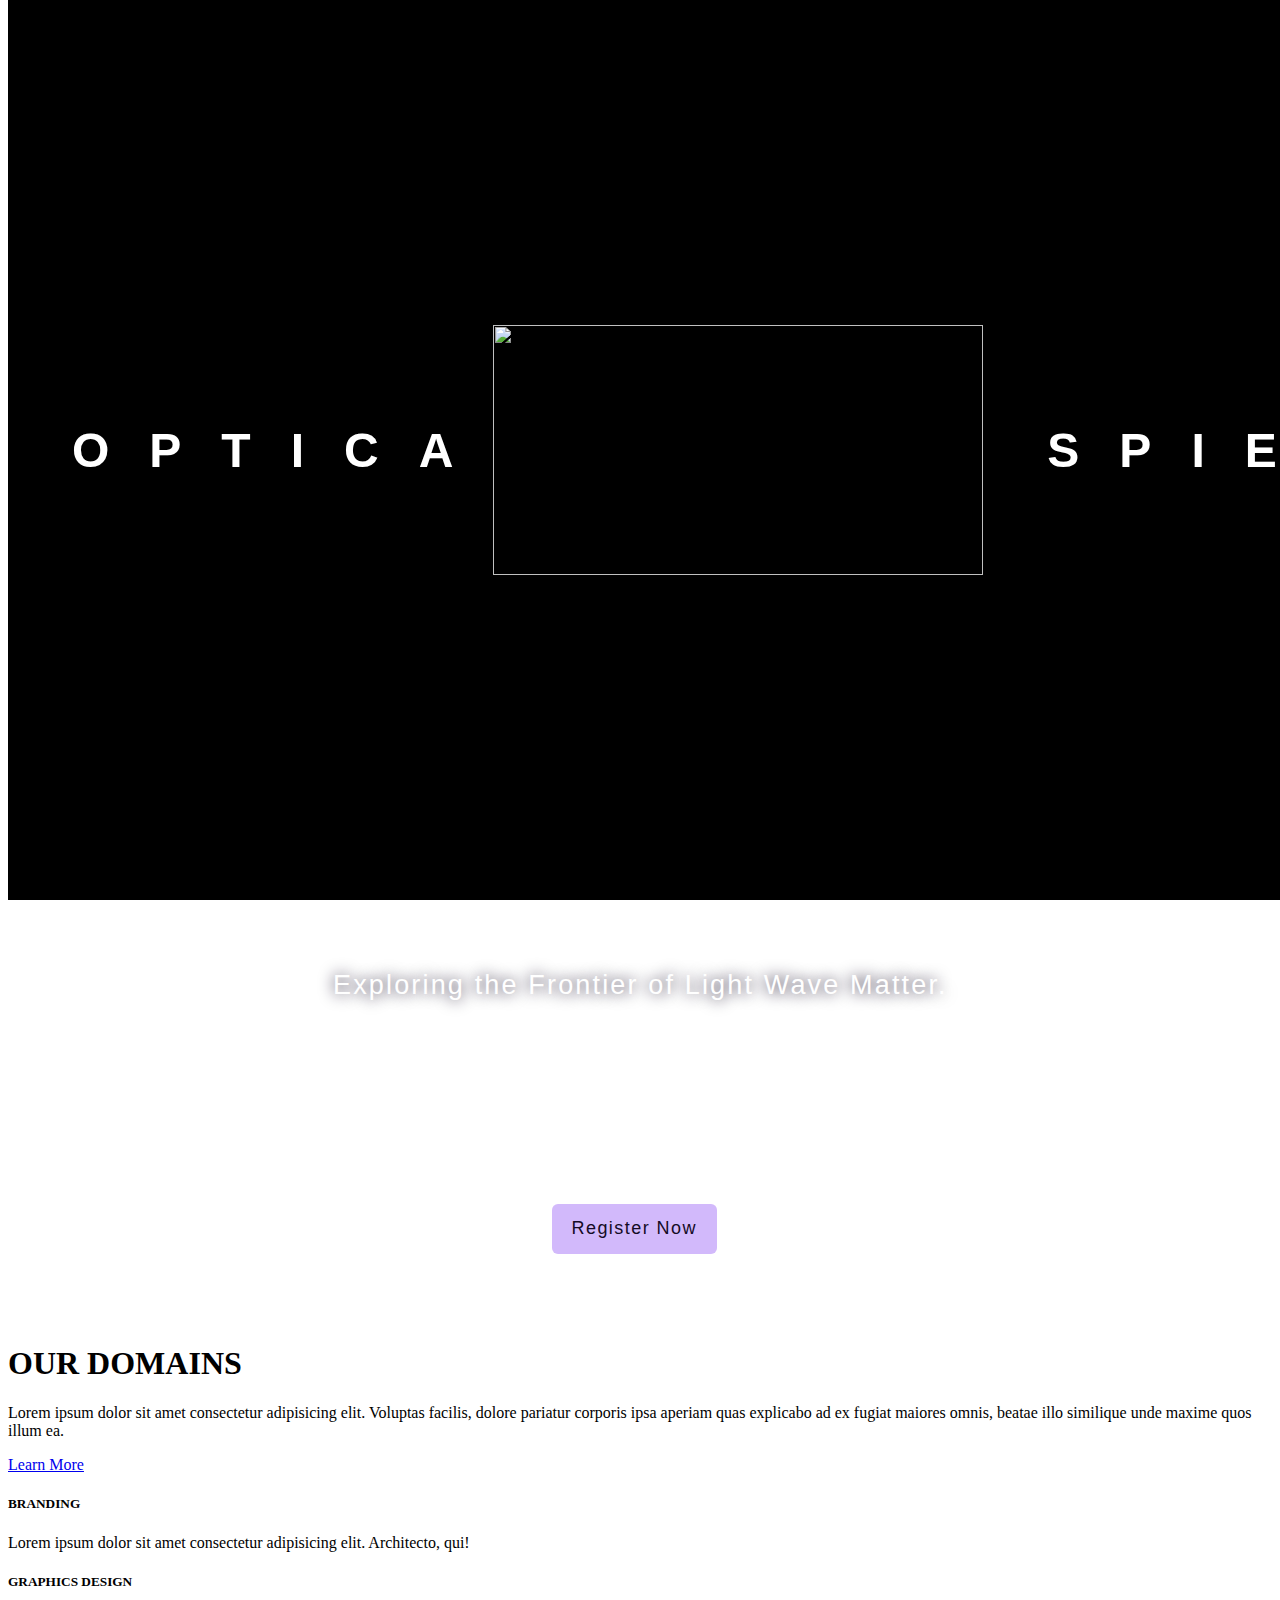
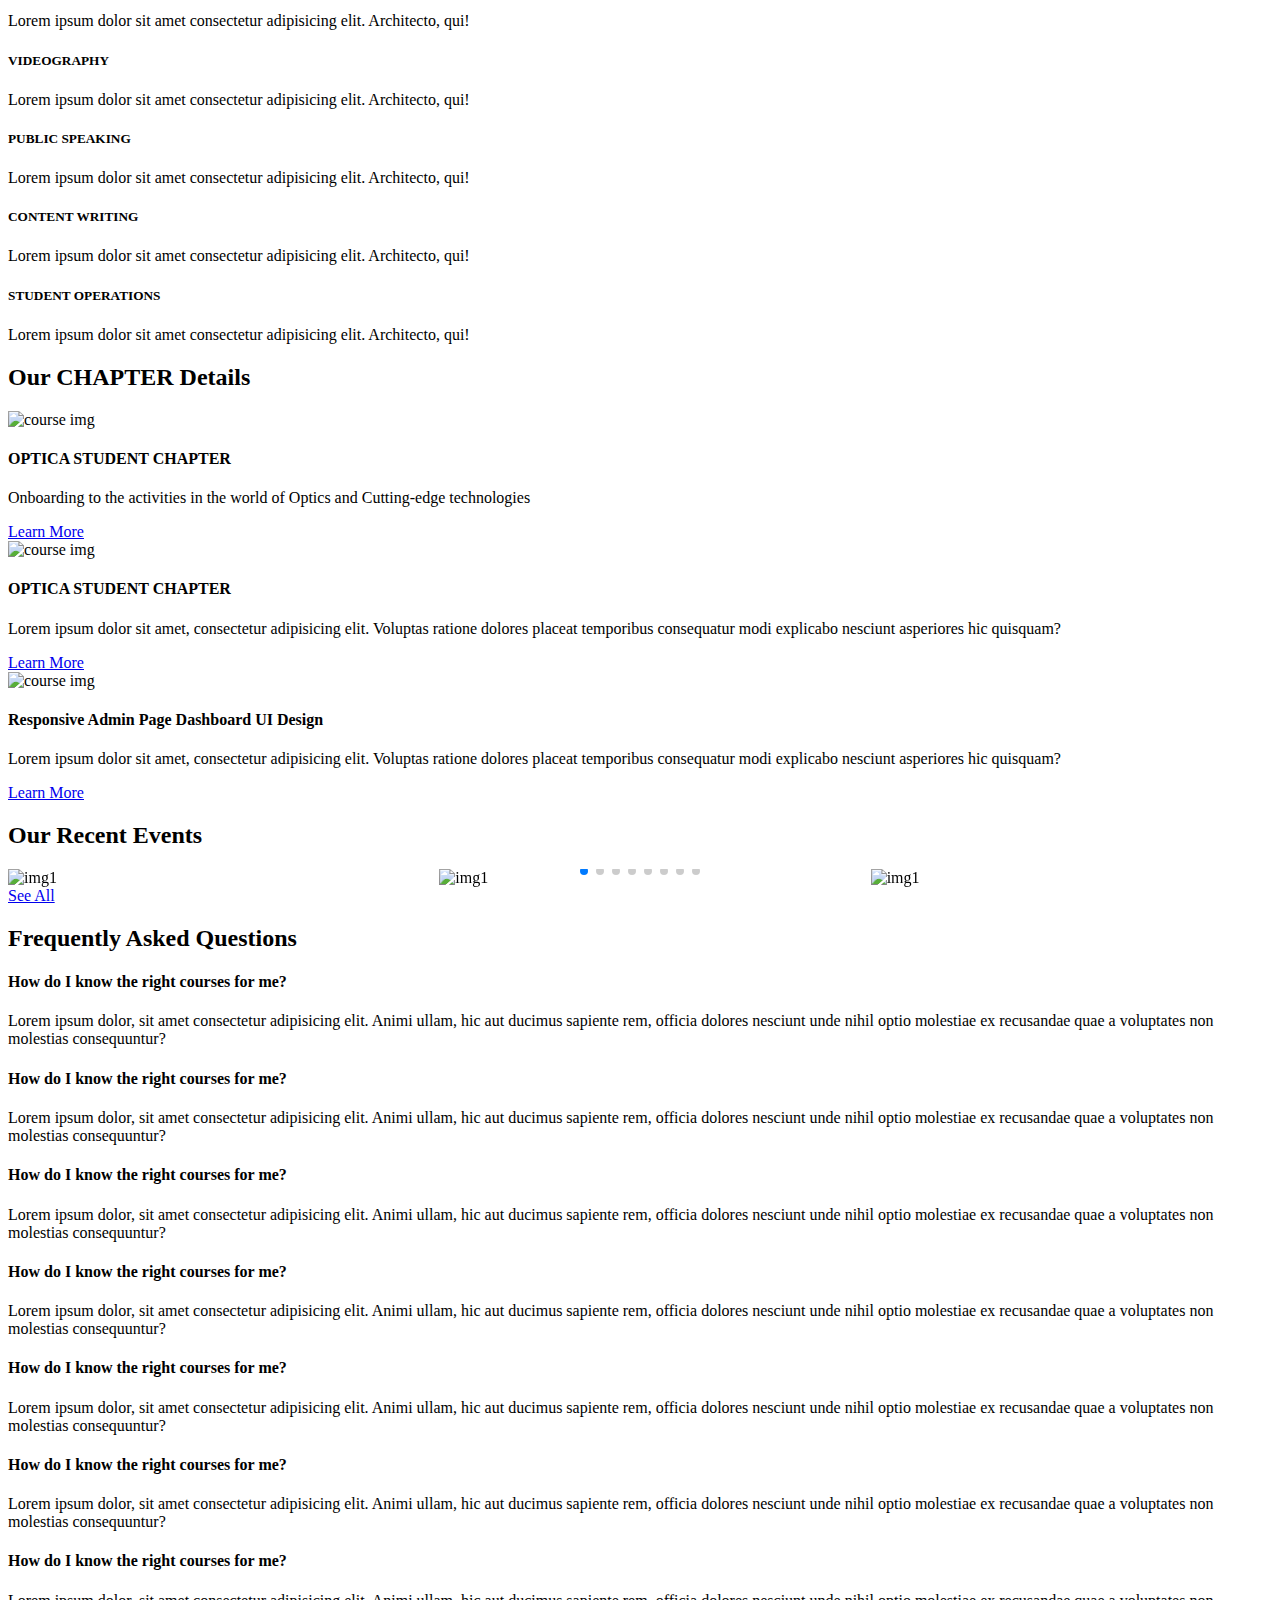
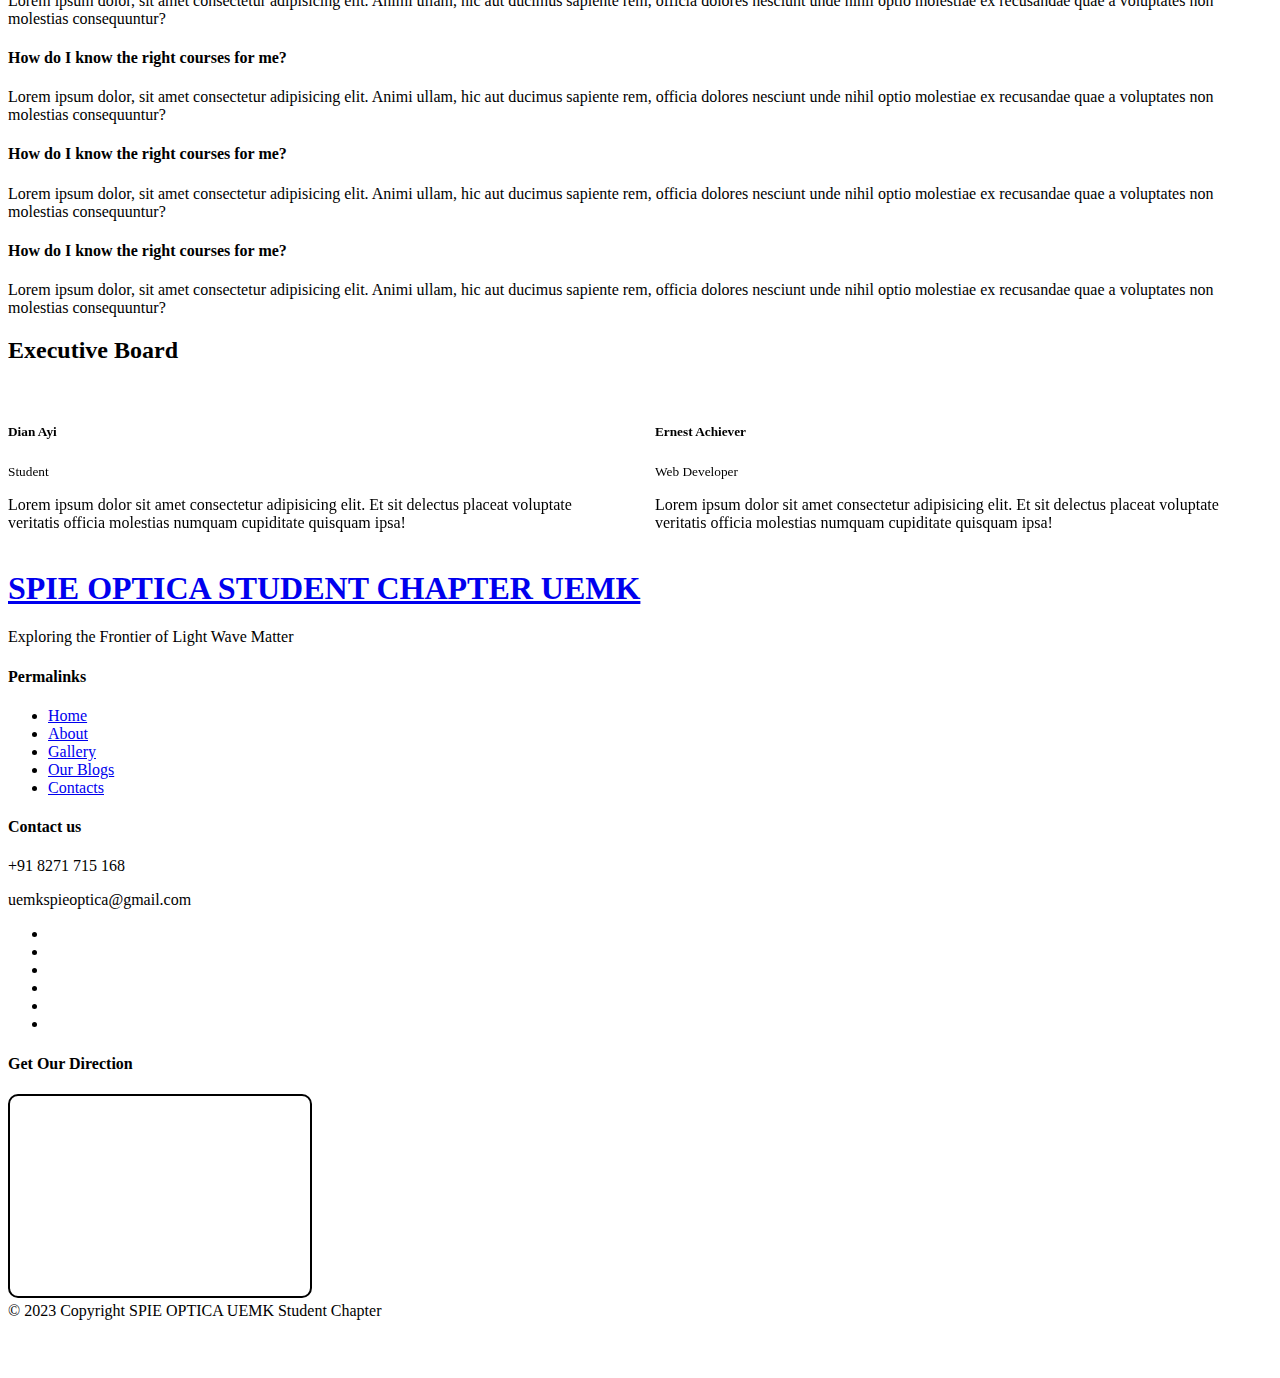
==== index.html @ b1f17efa "all html files" ====
<!DOCTYPE html>
<html lang="en">

<head>
    <meta charset="UTF-8">
    <meta http-equiv="X-UA-Compatible" content="IE=edge">
    <meta name="viewport" content="width=device-width, initial-scale=1.0">
    <title>SPIE.UEMK</title>
    <!------Fav Icons CDN-------->
    <link rel="shortcut icon" href="LOGOS/UEM full.png" type="image/svg+xml+png">

    <!-----Main Style Sheet---->
    <link rel="stylesheet" href="css/index.css">
    <link rel="stylesheet" href="css/about.css">
    <!----cdn FOR G-fonts style-->
    <link rel="preconnect" href="https://fonts.googleapis.com">
    <link rel="preconnect" href="https://fonts.gstatic.com" crossorigin>
    <link href="https://fonts.googleapis.com/css2?family=Montserrat:wght@300;400;500;600;700;800&display=swap"
        rel="stylesheet">

    <!----ICONSCOUT CDN----->
    <link rel="stylesheet" href="https://unicons.iconscout.com/release/v4.0.8/css/line.css">
    <!-------- Swiper Js CDN ------->
    <link rel="stylesheet" href="https://cdn.jsdelivr.net/npm/swiper@10/swiper-bundle.min.css" />

    <style>
        body {
            background-image: url("images/bg-texture.png");
            margin-top: -5rem;
        }

        #preloader {
            transition-duration: 0.5s;
            z-index: 99999;
        }

        #preloader {

            background: rgb(0, 0, 0);
            height: 100%;
            width: 100%;
            position: fixed;
            margin-top: 0px;
            top: 0px;
        }

        #loading-center {
            width: 100%;
            height: 100%;
            position: relative;
            align-items: center;
            justify-content: center;
        }

        #loading-center-absolute {
            width: 100%;
            position: absolute;
            left: 50%;
            top: 50%;
            transform: translate(-50%, -50%);
        }

        .mainload {
            width: 100%;
            display: flex;
            align-items: center;
            justify-content: space-around;
        }

        .mainload .loadtext {
            color: white;
            margin: 0;
            padding-left: 5%;
            width: 100%;
            text-align: center;
            font-size: clamp(3rem, 3.5vw, 9rem);
            font-family: Arial;
            font-weight: bold;
            letter-spacing: 40px;
            transition-duration: 0.7s;
            transition-timing-function: cubic-bezier(0.455, 0.03, 0.515, 0.955);
            animation: fadeload 1s 1;
            transform: scale(1);
            filter: blur(0px);
        }

        .mainload img {
            width: 490px;
            height: 250px;
        }

        .preimage {
            opacity: 1;
            filter: blur(1px);
            transition-duration: 0.7s;
            transition-timing-function: cubic-bezier(0.455, 0.03, 0.515, 0.955);
            animation: revealImage 1s 1;
        }

        .yearText {
            position: relative;
            display: flex;
            justify-content: center;
            align-items: center;
            top: 0%;
        }

        .yearHeading {
            display: flex;
            justify-content: center;
            position: relative;
            height: 100%;
            top: -80px;
            font-family: "Century Gothic", sans-serif !important;
            font-style: normal;
            font-weight: 600;
            font-size: 350px;
            line-height: 500px;
            text-align: center;
            letter-spacing: 0.08em;
            color: #d2b9fbc2;
            opacity: 0.35;
            -webkit-text-fill-color: transparent;
            -webkit-text-stroke: 2px;
        }

        .textHeading {
            position: absolute;
            left: 18.13%;
            right: 18.13%;
            top: 25.68%;
            font-family: "Questrial", sans-serif;
            font-style: normal;
            font-weight: 700;
            font-size: 60px;
            line-height: 104px;
            text-align: center;
            letter-spacing: 0.07em;
            color: #ffffff;
            text-shadow: 0px 0px 15px #150b25;
        }

        .subHeading {
            position: absolute;
            left: 25.07%;
            right: 25.01%;
            top: 67.8%;
            font-family: "Questrial", sans-serif;
            font-style: normal;
            font-weight: 400;
            font-size: 27px;
            line-height: 43px;
            text-align: center;
            letter-spacing: 0.08em;
            color: #ffffff;
            text-shadow: 0px 0px 15px #150b25;
        }

        .btns {
            height: 50px;
            display: flex;
            justify-content: center;
            align-items: center;
            position: absolute;
            top: 90%;
            left: 43%;
            background: #d2b9fb;
            padding: 7px 20px;
            border-radius: 6px;
            border: none;
            font-family: "Questrial", sans-serif;
            font-style: normal;
            font-weight: 400;
            font-size: 18px;
            line-height: 29px;
            text-align: center;
            letter-spacing: 0.08em;
            color: #150b25;
        }

        .btns:hover {
            background: transparent;
            border: 2px solid #d2b9fb;
            color: #d2b9fb;
            transition: ease-in-out 0.3s;
        }

        @keyframes fadeload {
            0% {
                opacity: 0;
                transform: scale(5);
                filter: blur(50px);
            }

            100% {
                opacity: 1;
                transform: scale(1);
                filter: blur(0px);
            }
        }

        @keyframes revealImage {
            0% {
                transform: scale(0.2);
                opacity: 0;
            }

            100% {
                transform: scale(1);
                opacity: 1;
            }
        }

        /* Media Query for screens with a maximum width of 600px */
        @media (max-width: 800px) {
            .mainload {
                flex-direction: column;
                justify-content: space-around;
            }

            .mainload .loadtext {
                font-size: clamp(3rem, 2.5vw, 4rem);
                letter-spacing: 20px;
                padding-left: 3.5%;
            }

            .mainload img {
                width: 200px;
                height: 150px;
            }

            .mainload .red {
                padding-left: 4.7%;
                margin-top: 8px;
            }
        }

        /* Media Query for screens with a maximum width of 600px */
        @media (max-width: 600px) {


            /* .yearText and .yearHeading */
            .yearText {
                position: relative;
                display: flex;
                justify-content: center;
                align-items: center;
            }

            .yearHeading {
                display: flex;
                justify-content: center;
                position: relative;
                height: 100%;
                top: -130px;
                font-family: "Questrial", sans-serif;
                font-style: normal;
                font-weight: 600;
                font-size: 120px;
                line-height: 500px;
                text-align: center;
                letter-spacing: 0.08em;
                color: #d2b9fb;
                opacity: 0.35;
                -webkit-text-fill-color: transparent;
                -webkit-text-stroke: 2px;
            }

            /* .textHeading */
            .textHeading {
                position: absolute;
                left: 7%;
                top: 20.68%;
                width: 350px;
                /* Adjust the width to fit the content */
                font-family: "Questrial", sans-serif;
                font-style: normal;
                font-weight: 700;
                font-size: 22px;
                line-height: 30px;
                letter-spacing: 0.07em;
                color: #ffffff;
                text-shadow: 0px 0px 15px #150b25;
            }

            /* .subHeading */
            .subHeading {
                position: absolute;
                top: 40.8%;
                left: 6%;
                width: 350px;
                /* Adjust the width to fit the content */
                font-family: "Questrial", sans-serif;
                font-style: normal;
                font-weight: 400;
                font-size: 20px;
                line-height: 20px;
                text-align: center;
                letter-spacing: 0.08em;
                color: #ffffff;
                text-shadow: 0px 0px 15px #150b25;
            }

            /* .btns */
            .btns {
                top: 56%;
                left: 25%;
                height: 50px;
                background: #d2b9fb;
                padding: 7px 30px;
                border-radius: 6px;
            }

            /* Other adjustments for .mainload */
            .mainload {
                flex-direction: column;
                justify-content: space-around;
            }

            .mainload .loadtext {
                font-size: clamp(1.5rem, 2.5vw, 4rem);
                letter-spacing: 10px;
                padding-left: 4%;
            }

            .mainload img {
                width: 140px;
                height: 110px;
            }

            .mainload .red {
                padding-left: 4.7%;
                margin-top: 14px;
            }
        }
    </style>

</head>

<body class="">

    <!------- Pre-Loader For Webpage ------>
    <div id="preloader" ">
        <div id=" loading-center">
        <div id="loading-center-absolute">
            <div class="mainload">
                <h7 class="loadtext ">OPTICA</h7>
                <img src="LOGOS/UEM full.png" class="preimage" style="opacity: 1; filter: blur(0px);">
                <h7 class="loadtext red">SPIE</h7>
            </div>
        </div>
    </div>
    </div>

    <!-------- Navbar Section ------>
    <nav>
        <div class="container nav_container">
            <a href="index.html">
                <h1 class="logo">SPIE OPTICA <small>UEMK</small></h1>
            </a>
            <ul class="nav_menu">
                <li><a href="index.html" class="active-link">Home</a></li>
                <li><a href="about.html">About</a></li>
                <li><a href="gallery.html">Gallery</a></li>
                <li><a href="blog.html">Our Blogs</a></li>
                <li><a href="contact.html">Contacts</a></li>

            </ul>
            <button id="open-menu"><i class="uil uil-bars"></i></button>
            <button id="close-menu"><i class="uil uil-multiply"></i></button>
            <!-- <button id="light-mode"><i class="uil uil-brightness"></i></button> -->
        </div>
    </nav>
    <!-------- End of Navbar Section ------>





    <!-------- Header Section -------->

    <header>

        <!-- <div class="container header_container">

            <div class="header_left">
                <h1>Welcome On <span class="title">SPIE</span>. Student Chapter</h1>
                <h2> <span class="auto-type"></span></h2>
                <p>Lorem, ipsum dolor sit amet consectetur adipisicing elit. Quis officiis et eveniet odio amet suscipit
                    alias. Quas fugit voluptatibus ducimus.

                </p>
                <a href="#" class="btn btn-primary">Get Started</a>
            </div>
            <div class="header_right">
                <div class="header_right-image">
                    <img src="./images/header.svg">
                </div>
            </div>
        </div> -->

        <section class="hero">
            <div class="yearText">
                <div class="container">
                    <p class="yearHeading ">2023</p>
                    <h2 class="textHeading">UEMK OPTICA Student Chapter</h2>
                    <p class="subHeading">Exploring the Frontier of Light Wave Matter.</p>
                    <div>
                        <a href="#">
                            <button class="btns">Register
                                Now</button></a>
                    </div>

                </div>

                <!-- navbar-end -->

            </div>
        </section>
    </header>

    <!-------- End of Header Section -------->


    <!-------- Category Section ---------->

    <section class="categories">
        <div class="container categories_container">
            <div class="categories_left">
                <h1>OUR DOMAINS</h1>
                <p>Lorem ipsum dolor sit amet consectetur adipisicing elit. Voluptas facilis, dolore pariatur corporis
                    ipsa aperiam quas explicabo ad ex fugiat maiores omnis, beatae illo similique unde maxime quos illum
                    ea.
                </p>
                <a href="#" class="btn">Learn More</a>
            </div>

            <div class="categories_right">
                <article class="category">
                    <span class="category_icon"><i class="uil uil-bitcoin-circle"></i></span>
                    <h5>BRANDING</h5>
                    <p>Lorem ipsum dolor sit amet consectetur adipisicing elit. Architecto, qui!</p>
                </article>

                <article class="category">
                    <span class="category_icon"><i class="uil uil-puzzle-piece"></i></span>
                    <h5>GRAPHICS DESIGN</h5>
                    <p>Lorem ipsum dolor sit amet consectetur adipisicing elit. Architecto, qui!</p>
                </article>

                <article class="category">
                    <span class="category_icon"><i class="uil uil-video"></i></span>
                    <h5>VIDEOGRAPHY</h5>
                    <p>Lorem ipsum dolor sit amet consectetur adipisicing elit. Architecto, qui!</p>
                </article>

                <article class="category">
                    <span class="category_icon"><i class="uil uil-podium"></i></span>
                    <h5>PUBLIC SPEAKING</h5>
                    <p>Lorem ipsum dolor sit amet consectetur adipisicing elit. Architecto, qui!</p>
                </article>

                <article class="category">
                    <span class="category_icon"><i class="uil uil-edit-alt"></i></span>
                    <h5>CONTENT WRITING</h5>
                    <p>Lorem ipsum dolor sit amet consectetur adipisicing elit. Architecto, qui!</p>
                </article>

                <article class="category">
                    <span class="category_icon"><i class="uil uil-graduation-cap"></i></span>
                    <h5>STUDENT OPERATIONS</h5>
                    <p>Lorem ipsum dolor sit amet consectetur adipisicing elit. Architecto, qui!</p>
                </article>
            </div>
        </div>
    </section>

    <!-------- End of Category Section ---------->


    <!-------- Popular  Course Section ---------->

    <section class="courses">
        <h2>Our CHAPTER Details</h2>
        <div class="container courses_container">
            <article class="course">
                <div class="course_image">
                    <img src="images/2.png" alt="course img">
                </div>
                <div class="course_info">
                    <h4>OPTICA STUDENT CHAPTER</h4>
                    <p>Onboarding to the activities in the world of Optics and Cutting-edge technologies</p>
                    <a href="page1.html" class="btn btn-primary">Learn More</a>
                </div>
            </article>

            <article class="course">
                <div class="course_image">
                    <img src="images/3.png" alt="course img">
                </div>
                <div class="course_info">
                    <h4>OPTICA STUDENT CHAPTER</h4>
                    <p>Lorem ipsum dolor sit amet, consectetur adipisicing elit. Voluptas ratione dolores placeat
                        temporibus
                        consequatur modi explicabo nesciunt asperiores hic quisquam?</p>
                    <a href="#" class="btn btn-primary">Learn More</a>
                </div>
            </article>

            <article class="course">
                <div class="course_image">
                    <img src="images/1.png" alt="course img">
                </div>
                <div class="course_info">
                    <h4>Responsive Admin Page Dashboard UI Design</h4>
                    <p>Lorem ipsum dolor sit amet, consectetur adipisicing elit. Voluptas ratione dolores placeat
                        temporibus
                        consequatur modi explicabo nesciunt asperiores hic quisquam?</p>
                    <a href="#" class="btn btn-primary">Learn More</a>
                </div>
            </article>
        </div>
    </section>


    <!-------- End of Popular Course Section ---------->



    <!--------- Swiper Slider Gallery ------->


    <section class="slidere_container">
        <h2>Our Recent Events</h2>
        <div class="container">
            <div class="swiper card_slider">
                <div class="swiper-wrapper">
                    <div class="swiper-slide">
                        <div class="img_box">
                            <img src="images/img-1.jpg" alt="img1">
                        </div>
                    </div>
                    <div class="swiper-slide">
                        <div class="img_box">
                            <img src="images/img-3.jpg" alt="img1">
                        </div>
                    </div>
                    <div class="swiper-slide">
                        <div class="img_box">
                            <img src="images/img-4.jpg" alt="img1">
                        </div>
                    </div>
                    <div class="swiper-slide">
                        <div class="img_box">
                            <img src="images/img-5.jpg" alt="img1">
                        </div>
                    </div>
                    <div class="swiper-slide">
                        <div class="img_box">
                            <img src="images/img-6.jpg" alt="img1">
                        </div>
                    </div>
                    <div class="swiper-slide">
                        <div class="img_box">
                            <img src="images/img-3.jpg" alt="img1">
                        </div>
                    </div>
                    <div class="swiper-slide">
                        <div class="img_box">
                            <img src="images/img-4.jpg" alt="img1">
                        </div>
                    </div>
                    <div class="swiper-slide">
                        <div class="img_box">
                            <img src="images/img-6.jpg" alt="img1">
                        </div>
                    </div>
                </div>
                <!-- <div class="swiper-button-next"></div> -->
                <!-- <div class="swiper-button-prev"></div> -->
                <div class="swiper-pagination"></div>
            </div>
        </div>
        <div class="see_more_button">
            <a href="gallery.html" class="btn btn-primary">See All</a>
        </div>
    </section>


    <!--------- End of  Swiper Slider Gallery ------->


    <!-------- Frequently ask Question  Section ---------->

    <section class="faqs">
        <h2>Frequently Asked Questions</h2>
        <div class="container faqs_container">
            <article class="faq ">
                <div class="faq_icon"><i class="uil uil-plus"></i></div>
                <div class="question_answer">
                    <h4>How do I know the right courses for me?</h4>
                    <p>
                        Lorem ipsum dolor, sit amet consectetur adipisicing elit. Animi ullam, hic aut ducimus sapiente
                        rem, officia dolores nesciunt unde nihil optio molestiae ex recusandae quae a voluptates non
                        molestias consequuntur?
                    </p>
                </div>
            </article>

            <article class="faq">
                <div class="faq_icon"><i class="uil uil-plus"></i></div>
                <div class="question_answer">
                    <h4>How do I know the right courses for me?</h4>
                    <p>
                        Lorem ipsum dolor, sit amet consectetur adipisicing elit. Animi ullam, hic aut ducimus sapiente
                        rem, officia dolores nesciunt unde nihil optio molestiae ex recusandae quae a voluptates non
                        molestias consequuntur?
                    </p>
                </div>
            </article>

            <article class="faq">
                <div class="faq_icon"><i class="uil uil-plus"></i></div>
                <div class="question_answer">
                    <h4>How do I know the right courses for me?</h4>
                    <p>
                        Lorem ipsum dolor, sit amet consectetur adipisicing elit. Animi ullam, hic aut ducimus sapiente
                        rem, officia dolores nesciunt unde nihil optio molestiae ex recusandae quae a voluptates non
                        molestias consequuntur?
                    </p>
                </div>
            </article>

            <article class="faq">
                <div class="faq_icon"><i class="uil uil-plus"></i></div>
                <div class="question_answer">
                    <h4>How do I know the right courses for me?</h4>
                    <p>
                        Lorem ipsum dolor, sit amet consectetur adipisicing elit. Animi ullam, hic aut ducimus sapiente
                        rem, officia dolores nesciunt unde nihil optio molestiae ex recusandae quae a voluptates non
                        molestias consequuntur?
                    </p>
                </div>
            </article>

            <article class="faq">
                <div class="faq_icon"><i class="uil uil-plus"></i></div>
                <div class="question_answer">
                    <h4>How do I know the right courses for me?</h4>
                    <p>
                        Lorem ipsum dolor, sit amet consectetur adipisicing elit. Animi ullam, hic aut ducimus sapiente
                        rem, officia dolores nesciunt unde nihil optio molestiae ex recusandae quae a voluptates non
                        molestias consequuntur?
                    </p>
                </div>
            </article>

            <article class="faq">
                <div class="faq_icon"><i class="uil uil-plus"></i></div>
                <div class="question_answer">
                    <h4>How do I know the right courses for me?</h4>
                    <p>
                        Lorem ipsum dolor, sit amet consectetur adipisicing elit. Animi ullam, hic aut ducimus sapiente
                        rem, officia dolores nesciunt unde nihil optio molestiae ex recusandae quae a voluptates non
                        molestias consequuntur?
                    </p>
                </div>
            </article>

            <article class="faq">
                <div class="faq_icon"><i class="uil uil-plus"></i></div>
                <div class="question_answer">
                    <h4>How do I know the right courses for me?</h4>
                    <p>
                        Lorem ipsum dolor, sit amet consectetur adipisicing elit. Animi ullam, hic aut ducimus sapiente
                        rem, officia dolores nesciunt unde nihil optio molestiae ex recusandae quae a voluptates non
                        molestias consequuntur?
                    </p>
                </div>
            </article>

            <article class="faq">
                <div class="faq_icon"><i class="uil uil-plus"></i></div>
                <div class="question_answer">
                    <h4>How do I know the right courses for me?</h4>
                    <p>
                        Lorem ipsum dolor, sit amet consectetur adipisicing elit. Animi ullam, hic aut ducimus sapiente
                        rem, officia dolores nesciunt unde nihil optio molestiae ex recusandae quae a voluptates non
                        molestias consequuntur?
                    </p>
                </div>
            </article>

            <article class="faq">
                <div class="faq_icon"><i class="uil uil-plus"></i></div>
                <div class="question_answer">
                    <h4>How do I know the right courses for me?</h4>
                    <p>
                        Lorem ipsum dolor, sit amet consectetur adipisicing elit. Animi ullam, hic aut ducimus sapiente
                        rem, officia dolores nesciunt unde nihil optio molestiae ex recusandae quae a voluptates non
                        molestias consequuntur?
                    </p>
                </div>
            </article>

            <article class="faq">
                <div class="faq_icon"><i class="uil uil-plus"></i></div>
                <div class="question_answer">
                    <h4>How do I know the right courses for me?</h4>
                    <p>
                        Lorem ipsum dolor, sit amet consectetur adipisicing elit. Animi ullam, hic aut ducimus sapiente
                        rem, officia dolores nesciunt unde nihil optio molestiae ex recusandae quae a voluptates non
                        molestias consequuntur?
                    </p>
                </div>
            </article>
        </div>
    </section>

    <!-------- End of Frequently ask Question  Section ---------->


    <!-------- Testimonials Section ---------->


    <section class="container testimonials_container mySwiper">
        <h2> Executive Board</h2>
        <div class="swiper-wrapper">
            <article class="testimonial swiper-slide">
                <div class="avatar">
                    <img src="images/tm1.jpg" alt="">
                </div>
                <div class="tetimonial_info">
                    <h5>Dian Ayi</h5>
                    <small>Student</small>
                    <div class="testimonial_body">
                        <p>Lorem ipsum dolor sit amet consectetur adipisicing elit. Et sit delectus placeat voluptate
                            veritatis officia molestias numquam cupiditate quisquam ipsa!</p>
                    </div>
                </div>
            </article>

            <article class="testimonial swiper-slide">
                <div class="avatar">
                    <img src="images/tm2.jpg" alt="">
                </div>
                <div class="tetimonial_info">
                    <h5>Ernest Achiever</h5>
                    <small>Web Developer</small>
                    <div class="testimonial_body">
                        <p>Lorem ipsum dolor sit amet consectetur adipisicing elit. Et sit delectus placeat voluptate
                            veritatis officia molestias numquam cupiditate quisquam ipsa!</p>
                    </div>
                </div>
            </article>

            <article class="testimonial swiper-slide">
                <div class="avatar">
                    <img src="images/tm4.jpg" alt="">
                </div>
                <div class="tetimonial_info">
                    <h5>Edem Quiest</h5>
                    <small>Student</small>
                    <div class="testimonial_body">
                        <p>Lorem ipsum dolor sit amet consectetur adipisicing elit. Et sit delectus placeat voluptate
                            veritatis officia molestias numquam cupiditate quisquam ipsa!</p>
                    </div>
                </div>
            </article>

            <article class="testimonial swiper-slide">
                <div class="avatar">
                    <img src="images/tm5.jpg" alt="">
                </div>
                <div class="tetimonial_info">
                    <h5>Hajia Bintu</h5>
                    <small>Student</small>
                    <div class="testimonial_body">
                        <p>Lorem ipsum dolor sit amet consectetur adipisicing elit. Et sit delectus placeat voluptate
                            veritatis officia molestias numquam cupiditate quisquam ipsa!</p>
                    </div>
                </div>
            </article>

            <article class="testimonial swiper-slide">
                <div class="avatar">
                    <img src="images/tm6.jpg" alt="">
                </div>
                <div class="tetimonial_info">
                    <h5>Jane Doe</h5>
                    <small>Student</small>
                    <div class="testimonial_body">
                        <p>Lorem ipsum dolor sit amet consectetur adipisicing elit. Et sit delectus placeat voluptate
                            veritatis officia molestias numquam cupiditate quisquam ipsa!</p>
                    </div>
                </div>
            </article>
        </div>
        <div class="swiper-pagination"></div>
    </section>

    <!----------- End of Testimonials Section  --------->


    <!----------- Footer Section  --------->

    <footer>
        <div class="container footer_container">
            <div class="footer_1">
                <a href="index.html" class="footer_logo">
                    <h1 class="logo">SPIE OPTICA STUDENT CHAPTER UEMK</h1>
                </a>
                <p>Exploring the Frontier of Light Wave Matter</p>
            </div>

            <div class="footer_2">
                <h4>Permalinks</h4>
                <ul class="permalinks">
                    <li><a href="index.html">Home</a></li>
                    <li><a href="about.html">About</a></li>
                    <li><a href="gallery.html">Gallery</a></li>
                    <li><a href="blog.html">Our Blogs</a></li>
                    <li><a href="contact.html">Contacts</a></li>
                </ul>
            </div>

            <div class="footer_4">
                <h4>Contact us</h4>
                <div>
                    <p>+91 8271 715 168</p>
                    <p>uemkspieoptica@gmail.com</p>
                </div>
                <ul class="footer_social">
                    <li> <a href="https://www.facebook.com/spie.uemk" target="_blank"><i
                                class="uil uil-facebook"></i></a></li>
                    <li><a href="https://www.instagram.com/uemk_spieoptica/" target="_blank"><i
                                class="uil uil-instagram"></i></a></li>
                    <li><a href="https://twitter.com/uemk_spieoptica?s=20" target="_blank"><i
                                class="uil uil-twitter"></i></a></li>
                    <li> <a href="https://www.linkedin.com/company/spie-osa-uem-kolkata-student-chapter/"
                            target="_blank"><i class="uil uil-linkedin"></i></a></li>
                    <li> <a href="mailto:uemkspieoptica@gmail.com
                        " target="_blank"><i class="uil uil-envelope"></i></i></a></li>
                    <li> <a href="https://wa.me/+918271715168" target="_blank"><i class="uil uil-whatsapp"></i></a></li>
                </ul>
            </div>


            <div class="col-md-4 col-lg-3 col-xl-3 mx-auto mb-md-0 mb-4">
                <h4 class="text-uppercase fw-bold mb-4">
                    Get Our Direction
                </h4>

                <div class="d-none d-md-block">
                    <iframe
                        src="https://www.google.com/maps/embed?pb=!1m18!1m12!1m3!1d3684.5076611806967!2d88.48752352461518!3d22.560108633429376!2m3!1f0!2f0!3f0!3m2!1i1024!2i768!4f13.1!3m3!1m2!1s0x3a020b0b8fcd8c35%3A0xdb157351acce5f55!2sUEM%20Kolkata%20SPIE%20Students%20Chapter!5e0!3m2!1sen!2sin!4v1690629189160!5m2!1sen!2sin"
                        width="300" height="200" style="border: 2px solid; border-radius: 10px;" allowfullscreen=""
                        loading="lazy" referrerpolicy="no-referrer-when-downgrade"></iframe>
                </div>

                <div class="d-md-none">
                </div>
            </div>

        </div>
        <div class="footer_copyright">
            <a> &copy; 2023 Copyright&nbsp;SPIE OPTICA UEMK Student Chapter</a>
        </div>
    </footer>

    <!----------- End of Footer Section  --------->



    <!---------------------Text animation effect----------------------------->
    <script src="https://unpkg.com/typed.js@2.0.16/dist/typed.umd.js"></script>

    <!-------- Link JS File main --------->
    <script src="js/script.js"></script>
    <!------- Swiper.Js js CDN directory ------>
    <script src="https://cdn.jsdelivr.net/npm/swiper@10/swiper-bundle.min.js"></script>

    <!-- Initialize Swiper for Testimonals -->
    <script>
        var swiper = new Swiper(".mySwiper", {
            spaceBetween: 30,
            loop: true,
            pagination: {
                el: ".swiper-pagination",
                clickable: true,
            },
            // when window width is >=600px
            breakpoints: {
                400: {
                    slidesPerView: 1,
                },
                600: {
                    slidesPerView: 1,
                },
                768: {
                    slidesPerView: 2,
                },
                1024: {
                    slidesPerView: 2,
                }
            },
            autoplay: {
                delay: 3000,
                disableOnInteraction: false,
            },
        });
    </script>

    <!-- Initialize Swiper for Recent Post Section Gallery  -->

    <script>
        var swiper = new Swiper(".card_slider", {
            spaceBetween: 30,
            loop: true,
            speed: 600,
            pagination: {
                el: ".swiper-pagination",
                clickable: true,
            },
            autoplay: {
                delay: 3000,
                disableOnInteraction: false,
            },
            navigation: {
                nextEl: ".swiper-button-next",
                prevEl: ".swiper-button-prev",
            },
            breakpoints: {
                400: {
                    slidesPerView: 1,
                },
                600: {
                    slidesPerView: 2,
                },
                768: {
                    slidesPerView: 3,
                },
                1024: {
                    slidesPerView: 3,
                }
            }
        });
    </script>




</body>

</html>
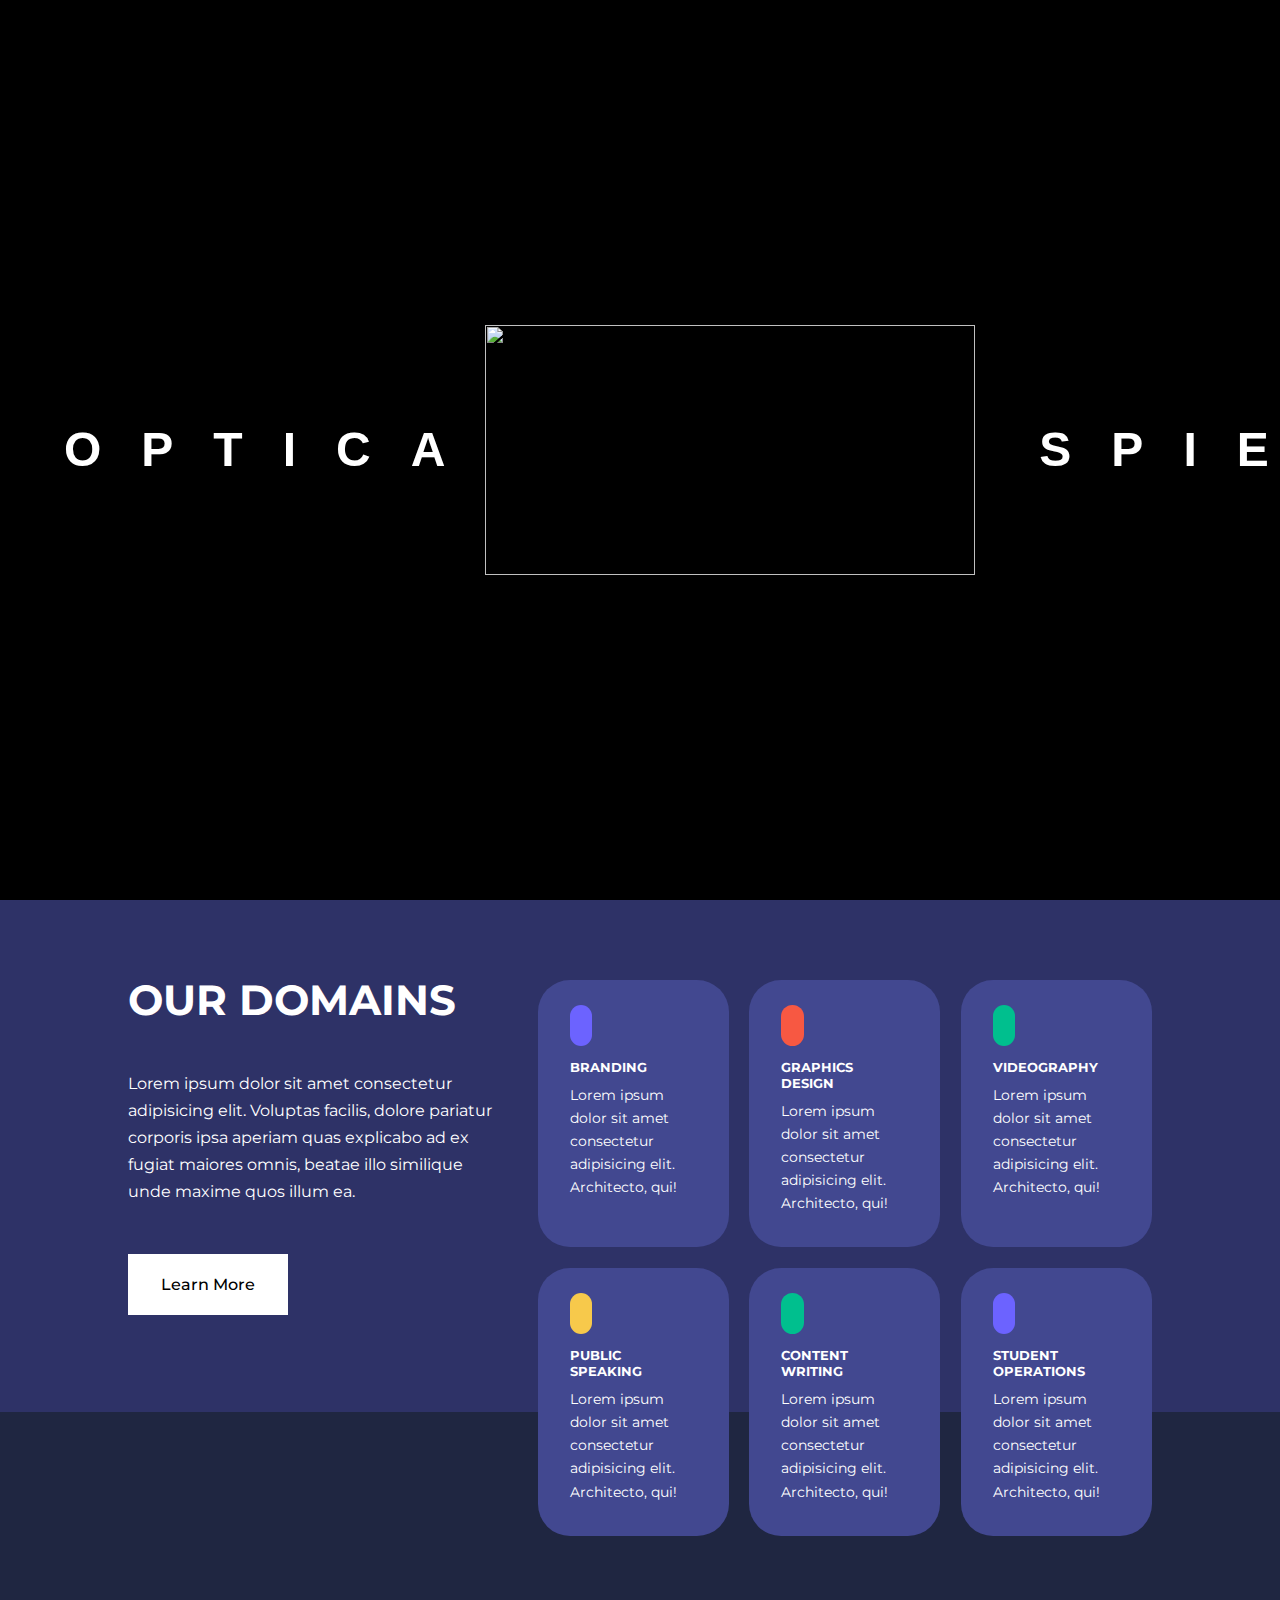
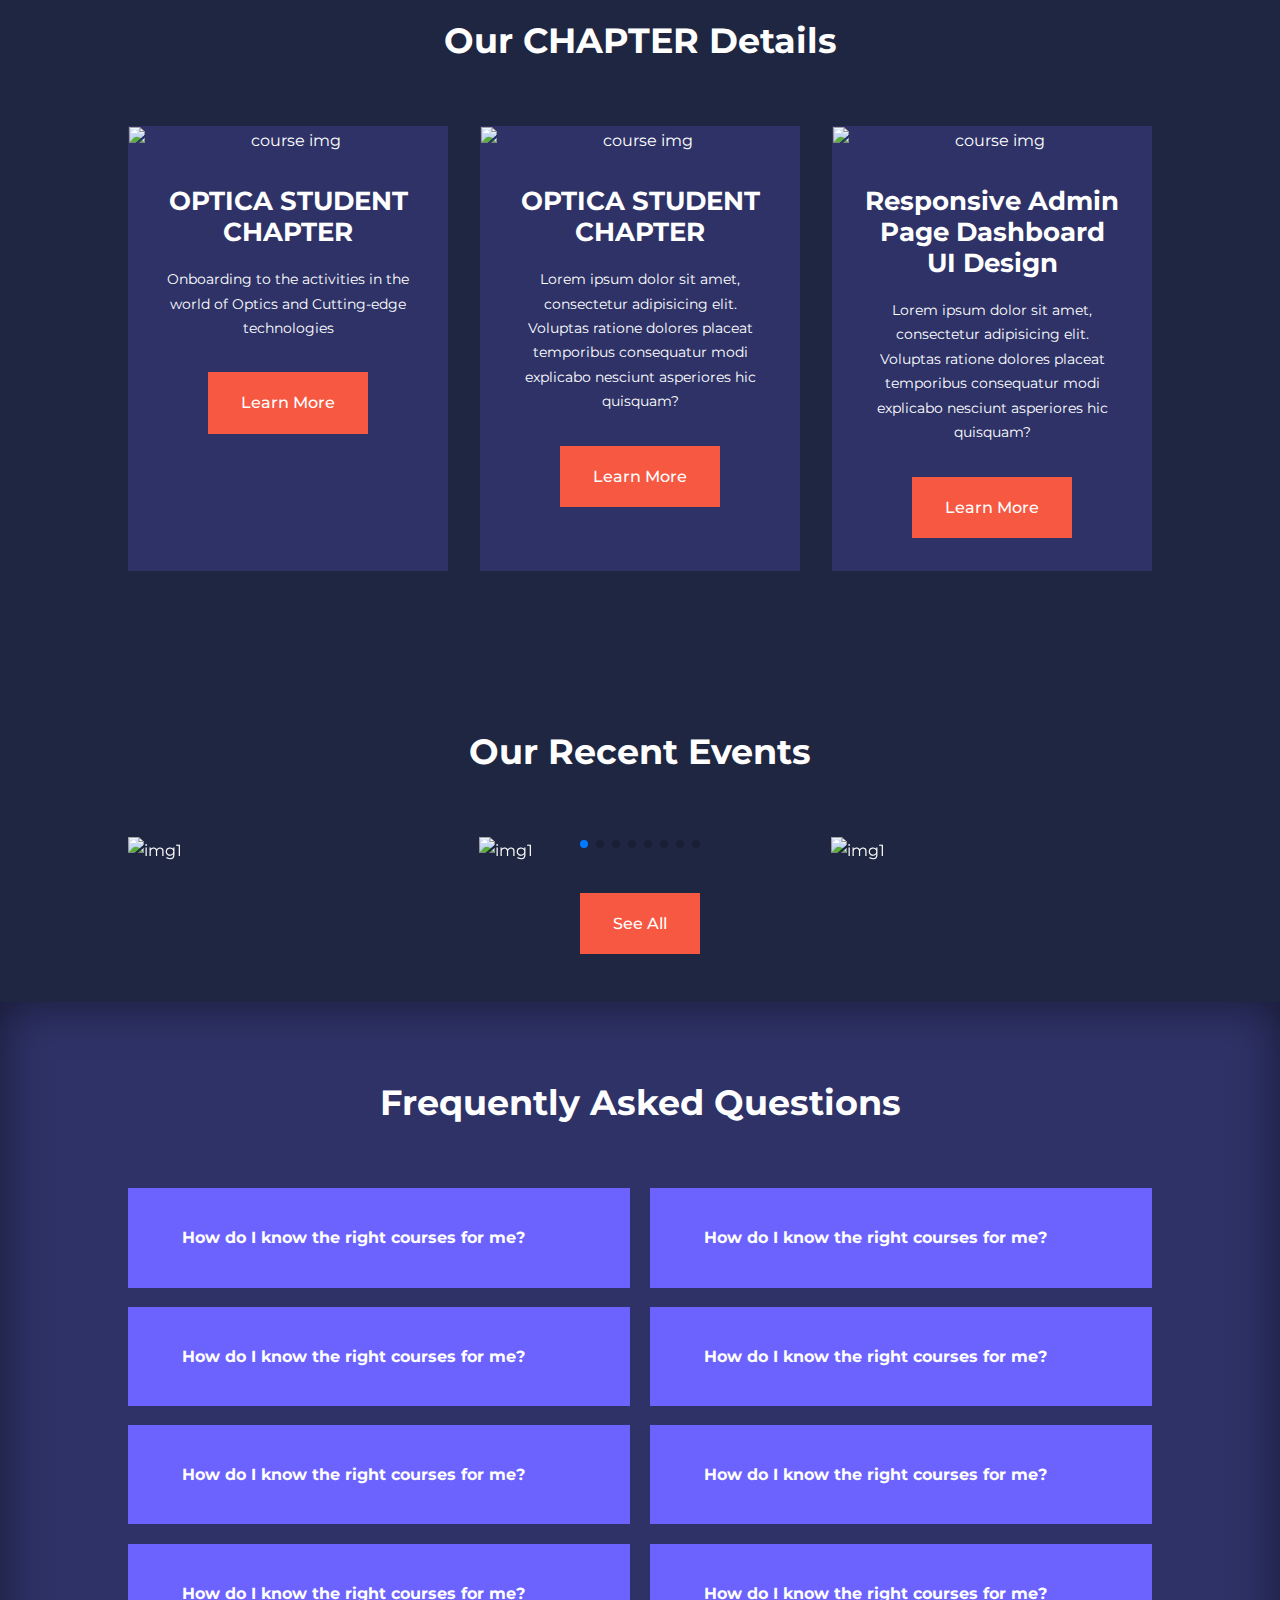
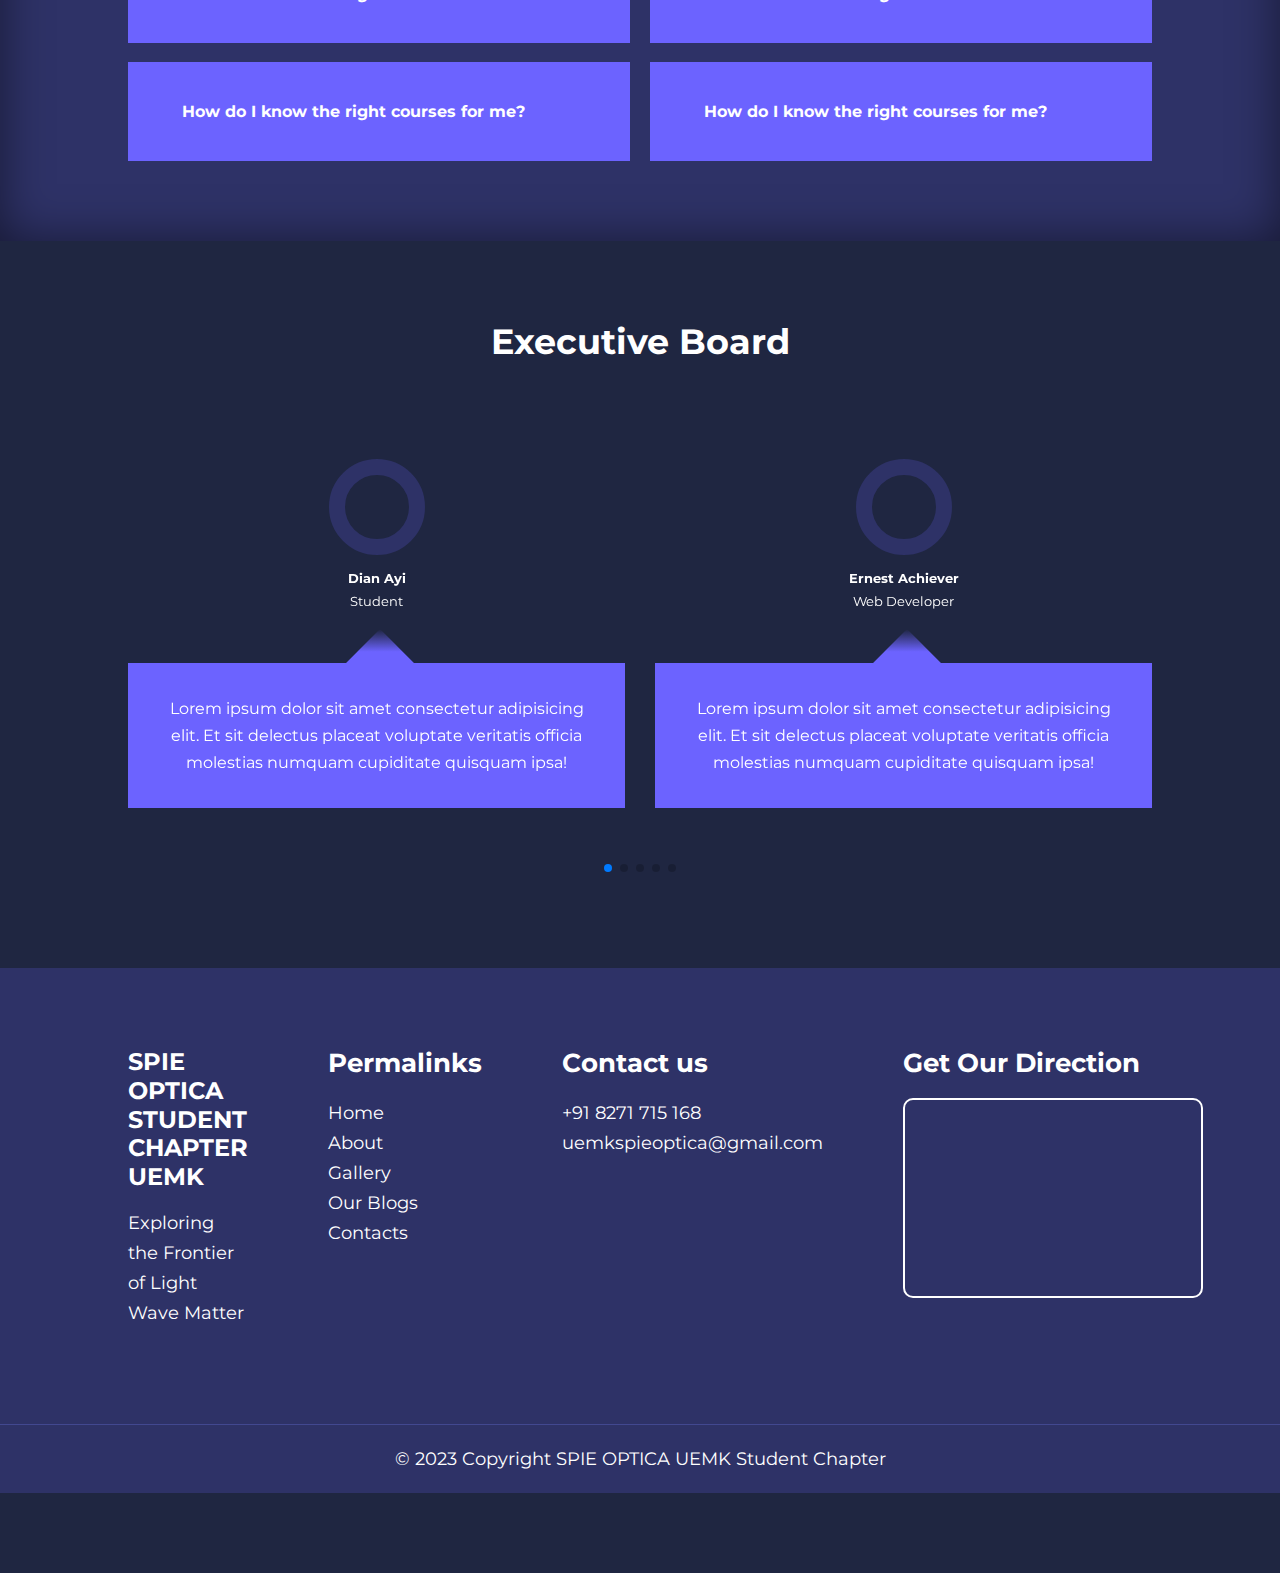
==== commit 9f1b747e: "new index" ====
--- a/index.html
+++ b/index.html
@@ -32,6 +32,7 @@
         #preloader {
             transition-duration: 0.5s;
             z-index: 99999;
+            font-family: 'Poppins', sans-serif;
         }
 
         #preloader {
--- a/css/index.css
+++ b/css/index.css
@@ -0,0 +1,738 @@
+* {
+    margin: 0;
+    padding: 0;
+    box-sizing: border-box;
+    scroll-behavior: smooth;
+    border: none;
+    outline: none;
+    text-decoration: none;
+    list-style: none;
+}
+.loader{
+    display: none;
+}
+
+/* ======== website scrollbar using web-kit ========*/
+
+::-webkit-scrollbar {
+    width: 10px;
+}
+
+::-webkit-scrollbar-track {
+    background: transparent;
+}
+
+::-webkit-scrollbar-thumb {
+    background: var(--color-bg2);
+   border-radius: 5px;
+}
+
+::-webkit-scrollbar-thumb:hover {
+    background: var(--color-bg1)
+}
+
+
+/*============================= Universal=================================*/
+:root {
+    --color-primary: #6c63ff;
+    --color-sucess: #00bf8e;
+    --color-warning: #f7c94b;
+    --color-danger: #f75842;
+    --color-danger-varient: rgba(247, 88, 66, 0.4);
+    --color-white: #fff;
+    --color-light: rgba(255, 255, 255, 0.7);
+    --color-black: #000;
+    --color-bg: #1f2641;
+    --color-bg1: #2e3267;
+    --color-bg2: #424890;
+
+
+    --container-width-lg: 80%;
+    --container-width-md: 85%;
+    --container-width-sm: 90%;
+
+    --transition: all 400ms ease;
+}
+
+
+body {
+    font-family: 'Montserrat', sans-serif;
+    line-height: 1.7;
+    color: var(--color-white);
+    background: var(--color-bg);
+}
+
+.container {
+    width: var(--container-width-lg);
+    margin: 0 auto;
+}
+
+section {
+    padding: 5rem 0;
+}
+
+section h2 {
+    text-align: center;
+    margin-bottom: 4rem;
+}
+
+h1,
+h2,
+h3,
+h4,
+h5 {
+    line-height: 1.2;
+}
+
+h1 {
+    font-size: 2.6rem;
+}
+
+h2 {
+    font-size: 2.2rem;
+}
+
+h3 {
+    font-size: 1.8rem;
+}
+
+h4 {
+    font-size: 1.6rem;
+}
+
+a {
+    color: var(--color-white);
+}
+
+img {
+    width: 100%;
+    display: block;
+    object-fit: cover;
+}
+
+.btn {
+    display: inline-block;
+    background: var(--color-white);
+    color: var(--color-black);
+    padding: 1rem 2rem;
+    border: 1px solid transparent;
+    font-weight: 500;
+    cursor: pointer;
+    transition: var(--transition);
+}
+
+.btn:hover {
+    background: transparent;
+    color: var(--color-white);
+    border-color: var(--color-white);
+}
+
+.btn-primary {
+    background: var(--color-danger);
+    color: var(--color-white);
+}
+
+
+/*============================= NAVBAR =================================*/
+nav {
+    background: transparent;
+    width: 100vw;
+    height: 6.4rem;
+    position: fixed;
+    top: 0;
+    z-index: 11;
+}
+
+.nav_container {
+    height: 100%;
+    display: flex;
+    justify-content: space-between;
+    align-items: center;
+}
+
+nav button {
+    display: none;
+}
+
+.nav_menu {
+    display: flex;
+    align-items: center;
+    gap: 4rem;
+}
+
+
+/* ==== change navnbar style on scroll  ======*/
+.window-scroll {
+    background: var(--color-primary);
+    box-shadow: 0 1rem 2rem rgba(0, 0, 0, 0.3);
+    transition: var(--transition);
+}
+
+/* Add underline to navbar menu items */
+.nav_menu a,
+.nav_menu .active-link {
+    font-size: 1.2rem;
+    font-weight: 600;
+    position: relative;
+    transition: all 350ms ease;
+    color: var(--color-white);
+}
+
+.nav_menu a::before,
+.nav_menu a::after,
+.nav_menu .active-link::before,
+.nav_menu .active-link::after {
+    content: "";
+    position: absolute;
+    width: 0;
+    height: 2.4px;
+    bottom: -3px;
+    background-color: var(--color-warning);
+    transition: width 0.3s;
+}
+
+.nav_menu a::before,
+.nav_menu .active-link::before {
+    left: 0;
+}
+
+.nav_menu a::after,
+.nav_menu .active-link::after {
+    right: 0;
+}
+
+.nav_menu a:hover::before,
+.nav_menu a:hover::after {
+    width: 50%;
+}
+
+.nav_menu .active-link::before,
+.nav_menu .active-link::after {
+    width: 50%;
+}
+
+.nav_container .logo {
+    font-size: 2.3rem;
+}
+
+.logo span{
+    color: var(--color-danger);
+}
+.logo small{
+    font-size: 1.7rem;
+}
+   
+
+
+/*============================= HEADER SECTION =================================*/
+
+
+header {
+    position: relative;
+    top: 5rem;
+    overflow: hidden;
+    height: 100vh;
+    margin-bottom: 5rem;
+    background: url('https://uemmun.in/assets/heroImg.webp')  center no-repeat;
+}
+
+.header_container {
+    display: grid;
+    grid-template-columns: 65% 35%;
+    align-items: center;
+    gap: 5rem;
+    height: 100%;
+}
+
+
+.header_left p {
+    margin: 1rem 0 2.4rem;
+}
+.header_left h1{
+    margin-bottom: 20px;
+}
+.header_left .title{
+    color: var(--color-danger);
+}
+
+
+/*============================= CATEGORIES SECTION =================================*/
+.categories {
+    background: var(--color-bg1);
+    height: 32rem;
+}
+
+.categories h1 {
+    line-height: 1;
+    margin-bottom: 3rem;
+}
+
+.categories_container {
+    display: grid;
+    grid-template-columns: 40% 60%;
+    /* gap: 4rem; */
+}
+
+.categories_left {
+    margin-right: 2rem;
+}
+
+.categories_left p {
+    margin: 1rem 0 3rem;
+}
+
+.categories_right {
+    display: grid;
+    grid-template-columns: repeat(3, 1fr);
+    gap: 1.3rem;
+}
+
+.category {
+    background-color: var(--color-bg2);
+    padding: 2rem;
+    border-radius: 2rem;
+    transition: var(--transition);
+}
+
+.category:nth-child(2) .category_icon {
+    background: var(--color-danger);
+}
+
+.category:nth-child(3) .category_icon {
+    background: var(--color-sucess);
+}
+
+.category:nth-child(4) .category_icon {
+    background: var(--color-warning);
+}
+
+.category:nth-child(5) .category_icon {
+    background: var(--color-sucess);
+}
+
+.category:hover {
+    box-shadow: 0 3rem 3rem rgba(0, 0, 0, 0.3);
+    z-index: 1;
+}
+
+.category_icon {
+    background: var(--color-primary);
+    padding: 0.7rem;
+    border-radius: 0.9rem;
+    cursor: pointer;
+}
+
+.category h5 {
+    margin: 1.3rem 0 0.5rem;
+}
+
+.category p {
+    font-size: 0.85rem;
+}
+
+/*============================= POPULAR COURSES SECTION =================================*/
+.courses {
+    margin-top: 8rem;
+}
+
+.courses_container {
+    display: grid;
+    grid-template-columns: repeat(3, 1fr);
+    gap: 2rem;
+}
+
+.course {
+    background: var(--color-bg1);
+    text-align: center;
+    border: 1px solid transparent;
+}
+
+.course:hover {
+    background: transparent;
+    border-color: var(--color-primary);
+    transition: all 400ms ease;
+    cursor: pointer;
+}
+
+.course_info {
+    padding: 2rem;
+}
+
+.course_info p {
+    margin: 1.2rem 0 2rem;
+    font-size: 0.9rem;
+}
+
+/*============================= FREQUENTLY ASK QUESTION SECTION =================================*/
+.faqs {
+    background: var(--color-bg1);
+    box-shadow: inset 0 0 3rem rgba(0, 0, 0, 0.5);
+}
+
+.faqs_container {
+    display: grid;
+    grid-template-columns: 1fr 1fr;
+    gap: 1.2rem;
+}
+
+.faq {
+    padding: 2rem;
+    display: flex;
+    align-items: center;
+    gap: 1.4rem;
+    height: fit-content;
+    background: var(--color-primary);
+    cursor: pointer;
+}
+
+.faq h4 {
+    font-size: 1rem;
+    line-height: 2.2;
+}
+
+.faq_icon {
+    font-size: 1.2rem;
+    align-self: flex-start;
+}
+
+.faq p {
+    margin-top: 0.8rem;
+    display: none;
+}
+
+.faq.open p {
+    display: block;
+}
+
+/*============================= SLIDER SECTION =================================*/
+
+
+/*============================= TESTIMONIALS SECTION =================================*/
+.testimonials_container {
+    overflow-x: hidden;
+    position: relative;
+    margin-bottom: 5rem;
+}
+
+.testimonial {
+    padding-top: 2rem;
+}
+
+.avatar {
+    width: 6rem;
+    height: 6rem;
+    border-radius: 50%;
+    overflow: hidden;
+    margin: 0 auto 1rem;
+    border: 1rem solid var(--color-bg1);
+}
+
+.tetimonial_info {
+    text-align: center;
+}
+
+.testimonial_body {
+    background: var(--color-primary);
+    padding: 2rem;
+    margin-top: 3rem;
+    position: relative;
+}
+
+.testimonial_body::before {
+    content: '';
+    display: block;
+    background: linear-gradient(135deg, transparent, var(--color-primary), var(--color-primary), var(--color-primary));
+    width: 3rem;
+    height: 3rem;
+    position: absolute;
+    left: 45.8%;
+    top: -1.5rem;
+    transform: rotate(45deg);
+}
+
+/*============================= FOOTER SECTION =================================*/
+footer {
+    background: var(--color-bg1);
+    padding-top: 5rem;
+    font-size: 1.1rem;
+}
+
+.footer_container {
+    display: grid;
+    grid-template-columns: repeat(4, 1fr);
+    gap: 5rem;
+}
+
+.footer_container>div h4 {
+    margin-bottom: 1.2rem;
+}
+.footer_1 h1{
+    font-size: 1.5rem;
+}
+
+.footer_1 p {
+    margin: 1rem 0 2rem;
+}
+
+footer ul li a:hover {
+    text-decoration: underline;
+}
+
+.footer_social {
+    display: flex;
+    gap: 1rem;
+    font-size: 1.5rem;
+    margin-top: 1.5rem;
+}
+
+.footer_copyright {
+    text-align: center;
+    margin-top: 4rem;
+    padding: 1.2rem 0;
+    border-top: 1px solid var(--color-bg2);
+}
+
+
+/*============================= MEDIA QUERIES (TABLET) SECTION =================================*/
+@media screen and (max-width: 1000px) {
+
+    .container {
+        width: var(--container-width-md);
+
+    }
+
+    h1 {
+        font-size: 2.2rem;
+    }
+
+    h2 {
+        font-size: 1.7rem;
+    }
+
+    h3 {
+        font-size: 1.4rem;
+    }
+
+    h4 {
+        font-size: 1.3rem;
+    }
+
+    /* ======= NAVBAR ======== */
+    nav button {
+        display: inline-block;
+        background: transparent;
+        font-size: 1.8rem;
+        color: var(--color-white);
+        cursor: pointer;
+    }
+
+    nav button#close-menu {
+        display: none;
+    }
+
+    .nav_menu {
+        position: fixed;
+        top: 5rem;
+        right: 5%;
+        height: fit-content;
+        width: 18rem;
+        flex-direction: column;
+        display: none;
+        gap: 2px;
+    }
+
+    .nav_menu li {
+        width: 100%;
+        height: 5.8rem;
+        animation: animateNavItems 400ms linear forwards;
+        transform-origin: top right;
+        opacity: 0;
+    }
+
+    .nav_menu li:nth-child(2) {
+        animation-delay: 200ms;
+    }
+
+    .nav_menu li:nth-child(3) {
+        animation-delay: 400ms;
+    }
+
+    .nav_menu li:nth-child(4) {
+        animation-delay: 600ms;
+    }
+    .nav_menu li:nth-child(5) {
+        animation-delay: 800ms;
+    }
+
+    @keyframes animateNavItems {
+        0% {
+            transform: rotateZ(-90deg) rotateX(90deg) scale(0.1);
+        }
+
+        100% {
+            transform: rotateZ(0) rotateX() scale(1);
+            opacity: 1;
+        }
+    }
+
+    .nav_menu li a {
+        background: var(--color-primary);
+        box-shadow: -4rem 6rem 10rem rgba(0, 0, 0, 0.6);
+        width: 100%;
+        height: 100%;
+        display: grid;
+        place-items: center;
+    }
+
+    .nav_menu li a:hover {
+        background: var(--color-bg2);
+        color: var(--color-white);
+    }
+
+    /* ======= HEADER ======== */
+    header {
+        height: 59vh;
+        margin-bottom: 4rem;
+    }
+
+    .header_container {
+        gap: 0;
+        padding-bottom: 3rem;
+    }
+    .header_left a{
+        margin-top: 1rem;
+    }
+
+    /* ======= CATEGORY ======== */
+    .categories {
+        height: auto;
+    }
+
+    .categories_container {
+        grid-template-columns: 1fr;
+        gap: 3rem;
+    }
+
+    .categories_left {
+        margin-right: 0;
+    }
+
+    /* ======= POPULAR ======== */
+    .courses {
+        margin-top: 0;
+    }
+
+    .courses_container {
+        grid-template-columns: 1fr 1fr;
+    }
+    .testimonial_body::before {
+        left: 42.5%;
+    }
+
+    /* ======= FAQ S ======== */
+    .faqs_container {
+        grid-template-columns: 1fr;
+    }
+
+    .faq {
+        padding: 1.5rem;
+    }
+
+    /* ======= FOOTER S ======== */
+    .footer_container {
+        grid-template-columns: 1fr 1fr;
+    }
+    .footer_1 h1{
+        font-size: 1rem;
+    }
+    
+   
+  
+}
+
+/*============================= MEDIA QUERIES (MOBILE) SECTION =================================*/
+
+@media screen and (max-width:600px) {
+
+    .container {
+        width: var(--container-width-sm);
+    }
+
+    /* ======= NAVBAR ======== */
+    .nav_menu {
+        right: 3%;
+    }
+    nav{
+        height: 4rem;
+    }
+    .nav_container .logo{
+        font-size: 1.5rem;
+    }
+    .logo small{
+        font-size: 1.25rem;
+    }
+
+    /* ======= HEADER ======== */
+    header {
+        height: 110vh;
+    }
+
+    .header_container {
+        grid-template-columns: 1fr;
+        text-align: center;
+        margin-top: 0;
+    }
+
+    .header_left p {
+        margin-bottom: 1.3rem;
+    }
+    .header_left h1{
+        margin-top: 3rem;
+    }
+
+    /* ======= CATEGORY ======== */
+    .categories_right {
+        grid-template-columns: 1fr 1fr;
+        gap: 0.7rem;
+    }
+
+    .category {
+        padding: 1rem;
+        border-radius: 1rem;
+    }
+
+    .category_icon {
+        margin-top: 4px;
+    }
+
+    /* ======= POPULAR ======== */
+    .courses_container {
+        grid-template-columns: 1fr;
+    }
+
+    /* ======= TESTIMONIALS ======== */
+    .testimonial_body {
+        padding: 1.2rem;
+    }
+    .testimonial_body::before {
+        left: 44%;
+    }
+
+    /* ======= FOOTER ======== */
+    .footer_container {
+        grid-template-columns: 1fr;
+        text-align: center;
+        gap: 2rem;
+    }
+
+    .footer_1 p {
+        margin: 1rem auto;
+    }
+
+    .footer_social {
+        justify-content: center;
+    }
+
+    
+}
+
--- a/css/about.css
+++ b/css/about.css
@@ -0,0 +1,183 @@
+/*============================= ACHEIEVEMENTS =================================*/
+.about_achievements {
+    margin-top: 3rem;
+}
+
+.about_achievements_container {
+    display: grid;
+    grid-template-columns: 40% 60%;
+    gap: 5rem;
+}
+
+.about_achievements_right > p {
+    margin: 1.6rem 0 2.5rem;
+}
+
+.acheievements_cards {
+    display: grid;
+    grid-template-columns: repeat(3, 1fr);
+    gap: 1.2rem;
+}
+
+.acheievements_card {
+    background: var(--color-bg1);
+    padding: 1.6rem;
+    border-radius: 1rem;
+    text-align: center;
+    transition: var(--transition);
+}
+
+.acheievements_card:hover {
+    background: var(--color-bg2);
+    box-shadow: 0 3rem 3rem rgba(0, 0, 0, 0.3);
+    z-index: 1;
+}
+
+.achv_icon {
+    background: var(--color-danger);
+    padding: 0.3rem 0.7rem;
+    border-radius: 1rem;
+    display: inline-block;
+    margin-bottom: 2rem;
+    font-size: 2rem;
+}
+
+.acheievements_card:nth-child(2) .achv_icon {
+    background: var(--color-sucess);
+}
+
+.acheievements_card:nth-child(3) .achv_icon {
+    background: var(--color-primary);
+}
+
+.acheievements_card p {
+    margin-top: 1rem;
+}
+
+/*============================= TEAM MEMBER SECTION =================================*/
+.team {
+    background: var(--color-bg1);
+    box-shadow: inset 0 0 3rem rgba(0, 0, 0, 0.5);
+}
+
+.team_container {
+    display: grid;
+    grid-template-columns: repeat(4, 1fr);
+    gap: 2rem;
+}
+
+.team_member {
+    background: var(--color-bg2);
+    padding: 2rem;
+    border: 1px solid transparent;
+    border-radius: 0.5rem;
+    transition: var(--transition);
+    position: relative;
+    overflow: hidden;
+}
+
+
+
+.team_member:hover {
+    background: transparent;
+    border-color: var(--color-primary);
+}
+
+
+.team_member_image img {
+    border-radius: 10px;
+    transition: var(--transition);
+}
+
+.team_member:hover .team_member_image {
+    filter: saturate(0);
+}
+
+.team_member_info * {
+    text-align: center;
+    margin-top: 1.4rem;
+}
+
+.team_member_info p {
+    color: var(--color-light);
+}
+
+.team_member-socials {
+    position: absolute;
+    top: 50%;
+    transform: translateY(-50%);
+    right: -100%;
+    display: flex;
+    flex-direction: column;
+    background: var(--color-primary);
+    border-radius: 1rem 0 0 1rem;
+    box-shadow: -2rem 0 2rem rgba(0, 0, 0, 0.3);
+    transition: var(--transition);
+}
+
+.team_member:hover .team_member-socials {
+    right: 0;
+}
+
+.team_member-socials a {
+    padding: 1rem;
+}
+
+.see_more_button{
+    display: flex;
+    justify-content: center;
+    align-items: center;
+    margin-top: 1.8rem;
+    margin-bottom: -2rem;
+}
+
+/*============================= MEDIA QUERIES (TABLET) SECTION =================================*/
+@media screen and (max-width: 1000px) {
+    .about_achievements {
+        margin-top: 2rem;
+    }
+
+    .about_achievements_container {
+        grid-template-columns: 1fr;
+        gap: 4rem;
+    }
+
+    .about_achievements_left {
+        width: 80%;
+        margin: 0 auto;
+    }
+
+    .team_container {
+        grid-template-columns: repeat(3, 1fr);
+        gap: 1.5rem;
+    }
+
+    .team_member {
+        padding: 1rem;
+    }
+}
+
+/*============================= MEDIA QUERIES (MOBILE) SECTION =================================*/
+@media screen and (max-width: 600px) {
+    .acheievements_card {
+        grid-template-columns: 1fr;
+        gap: 1rem;
+    }
+
+    .acheievements_cards {
+        grid-template-columns: repeat(1, 1fr);
+    }
+
+    .team_container {
+        grid-template-columns: repeat(1, 2fr);
+        gap:1rem;
+    }
+
+    .team_member {
+        padding: 1rem;
+    }
+
+    .team_member p {
+        margin-bottom: 1.5rem;
+    }
+}
